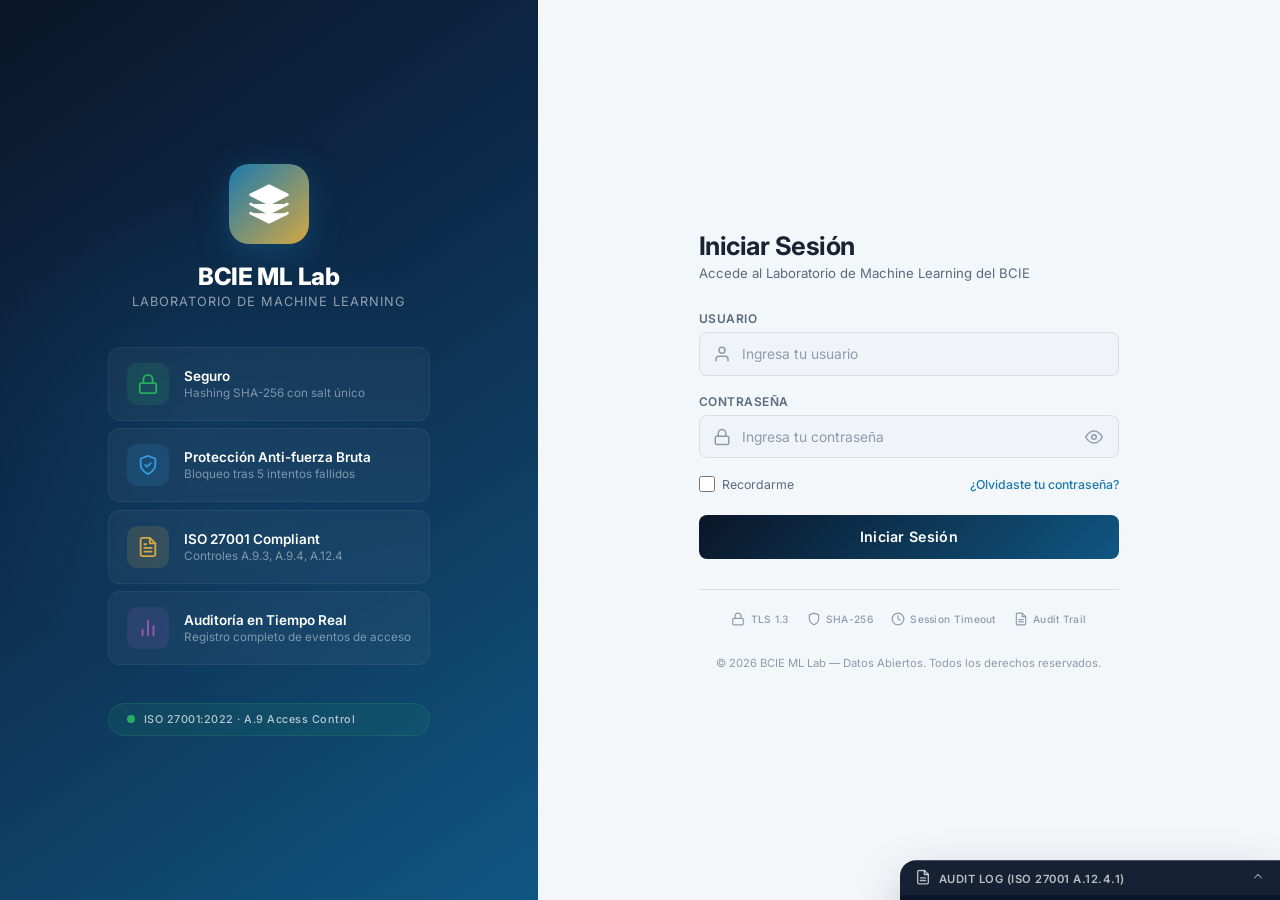
==== app/login/index.html @ 7ed8b9c5 "feat(experiments): run all models, add CV (3-8 folds) and partition (60/40-95/5) experiments with re" ====
<!DOCTYPE html>
<html lang="es">
<head>
  <meta charset="UTF-8">
  <meta name="viewport" content="width=device-width, initial-scale=1.0">
  <meta name="description" content="BCIE ML Lab — Sistema de Autenticación Segura ISO 27001">
  <meta name="robots" content="noindex, nofollow">
  <meta http-equiv="X-Content-Type-Options" content="nosniff">
  <meta http-equiv="X-Frame-Options" content="DENY">
  <meta http-equiv="Cache-Control" content="no-store, no-cache, must-revalidate">
  <meta http-equiv="Pragma" content="no-cache">
  <title>BCIE ML Lab — Iniciar Sesión</title>
  <link rel="stylesheet" href="style.css">
  <script>
    window.addEventListener("pageshow", function (event) {
      if (event.persisted) window.location.reload();
    });
  </script>
</head>
<body>

  <!-- ============================================ -->
  <!--  LOGIN SCREEN                                -->
  <!-- ============================================ -->
  <div class="login-container">

    <!-- Left Panel — Brand -->
    <div class="brand-panel">
      <div class="brand-content">
        <div class="brand-logo">
          <div class="logo-icon">
            <svg viewBox="0 0 24 24" fill="none" stroke="#fff" stroke-width="1.5" stroke-linecap="round" stroke-linejoin="round">
              <path d="M12 2L2 7l10 5 10-5-10-5zM2 17l10 5 10-5M2 12l10 5 10-5"/>
            </svg>
          </div>
          <h1 class="brand-title">BCIE ML Lab</h1>
          <p class="brand-subtitle">Laboratorio de Machine Learning</p>
        </div>

        <ul class="brand-features">
          <li>
            <div class="feature-icon security">
              <svg viewBox="0 0 24 24" fill="none" stroke="currentColor" stroke-width="2" stroke-linecap="round" stroke-linejoin="round">
                <rect x="3" y="11" width="18" height="11" rx="2" ry="2"/>
                <path d="M7 11V7a5 5 0 0 1 10 0v4"/>
              </svg>
            </div>
            <div class="feature-text">
              <h4>Seguro</h4>
              <p>Hashing SHA-256 con salt único</p>
            </div>
          </li>
          <li>
            <div class="feature-icon speed">
              <svg viewBox="0 0 24 24" fill="none" stroke="currentColor" stroke-width="2" stroke-linecap="round" stroke-linejoin="round">
                <path d="M12 22s8-4 8-10V5l-8-3-8 3v7c0 6 8 10 8 10z"/>
                <path d="M9 12l2 2 4-4"/>
              </svg>
            </div>
            <div class="feature-text">
              <h4>Protección Anti-fuerza Bruta</h4>
              <p>Bloqueo tras 5 intentos fallidos</p>
            </div>
          </li>
          <li>
            <div class="feature-icon compliance">
              <svg viewBox="0 0 24 24" fill="none" stroke="currentColor" stroke-width="2" stroke-linecap="round" stroke-linejoin="round">
                <path d="M14 2H6a2 2 0 0 0-2 2v16a2 2 0 0 0 2 2h12a2 2 0 0 0 2-2V8z"/>
                <polyline points="14 2 14 8 20 8"/>
                <line x1="16" y1="13" x2="8" y2="13"/>
                <line x1="16" y1="17" x2="8" y2="17"/>
                <polyline points="10 9 9 9 8 9"/>
              </svg>
            </div>
            <div class="feature-text">
              <h4>ISO 27001 Compliant</h4>
              <p>Controles A.9.3, A.9.4, A.12.4</p>
            </div>
          </li>
          <li>
            <div class="feature-icon audit">
              <svg viewBox="0 0 24 24" fill="none" stroke="currentColor" stroke-width="2" stroke-linecap="round" stroke-linejoin="round">
                <line x1="18" y1="20" x2="18" y2="10"/>
                <line x1="12" y1="20" x2="12" y2="4"/>
                <line x1="6" y1="20" x2="6" y2="14"/>
              </svg>
            </div>
            <div class="feature-text">
              <h4>Auditoría en Tiempo Real</h4>
              <p>Registro completo de eventos de acceso</p>
            </div>
          </li>
        </ul>

        <div class="iso-badge">
          <span class="dot"></span>
          <span>ISO 27001:2022 · A.9 Access Control</span>
        </div>
      </div>
    </div>

    <!-- Right Panel — Login Form -->
    <div class="form-panel">
      <div class="form-wrapper">

        <!-- Session expired notice -->
        <div class="session-notice" id="sessionNotice">
          <svg width="16" height="16" viewBox="0 0 24 24" fill="none" stroke="currentColor" stroke-width="2" stroke-linecap="round" stroke-linejoin="round" style="vertical-align: -2px; margin-right: 6px;">
            <circle cx="12" cy="12" r="10"/>
            <polyline points="12 6 12 12 16 14"/>
          </svg>
          Tu sesión ha expirado por inactividad. Ingresa nuevamente.
        </div>

        <!-- Header -->
        <div class="form-header">
          <h1>Iniciar Sesión</h1>
          <p>Accede al Laboratorio de Machine Learning del BCIE</p>
        </div>

        <!-- Alert messages -->
        <div class="alert" id="loginAlert" role="alert"></div>

        <!-- Lockout timer -->
        <div class="lockout-timer" id="lockoutTimer">
          <div class="lock-icon">
            <svg viewBox="0 0 24 24" fill="none" stroke="currentColor" stroke-width="2" stroke-linecap="round" stroke-linejoin="round" width="48" height="48">
              <rect x="3" y="11" width="18" height="11" rx="2" ry="2"/>
              <path d="M7 11V7a5 5 0 0 1 9.9-1"/>
            </svg>
          </div>
          <h3>Cuenta Temporalmente Bloqueada</h3>
          <p>Demasiados intentos fallidos. Por seguridad, espera antes de intentar nuevamente.</p>
          <div class="countdown" id="lockoutCountdown">5:00</div>
        </div>

        <!-- Login Form -->
        <form id="loginForm" autocomplete="off" novalidate>
          <div id="loginFormFields">

            <!-- Username -->
            <div class="form-group">
              <label for="username">Usuario</label>
              <div class="input-wrapper">
                <span class="input-icon">
                  <svg viewBox="0 0 24 24" fill="none" stroke="currentColor" stroke-width="2" stroke-linecap="round" stroke-linejoin="round" width="18" height="18">
                    <path d="M20 21v-2a4 4 0 0 0-4-4H8a4 4 0 0 0-4 4v2"/>
                    <circle cx="12" cy="7" r="4"/>
                  </svg>
                </span>
                <input 
                  type="text" 
                  id="username" 
                  name="username"
                  placeholder="Ingresa tu usuario"
                  autocomplete="username"
                  spellcheck="false"
                  required
                  maxlength="50"
                >
              </div>
            </div>

            <!-- Password -->
            <div class="form-group">
              <label for="password">Contraseña</label>
              <div class="input-wrapper">
                <span class="input-icon">
                  <svg viewBox="0 0 24 24" fill="none" stroke="currentColor" stroke-width="2" stroke-linecap="round" stroke-linejoin="round" width="18" height="18">
                    <rect x="3" y="11" width="18" height="11" rx="2" ry="2"/>
                    <path d="M7 11V7a5 5 0 0 1 10 0v4"/>
                  </svg>
                </span>
                <input 
                  type="password" 
                  id="password" 
                  name="password"
                  placeholder="Ingresa tu contraseña"
                  autocomplete="current-password"
                  required
                  minlength="6"
                  maxlength="128"
                >
                <button type="button" class="toggle-password" id="togglePwd" aria-label="Mostrar contraseña">
                  <svg class="eye-open" viewBox="0 0 24 24" fill="none" stroke="currentColor" stroke-width="2" stroke-linecap="round" stroke-linejoin="round" width="18" height="18">
                    <path d="M1 12s4-8 11-8 11 8 11 8-4 8-11 8-11-8-11-8z"/>
                    <circle cx="12" cy="12" r="3"/>
                  </svg>
                  <svg class="eye-closed" viewBox="0 0 24 24" fill="none" stroke="currentColor" stroke-width="2" stroke-linecap="round" stroke-linejoin="round" width="18" height="18" style="display:none">
                    <path d="M17.94 17.94A10.07 10.07 0 0 1 12 20c-7 0-11-8-11-8a18.45 18.45 0 0 1 5.06-5.94M9.9 4.24A9.12 9.12 0 0 1 12 4c7 0 11 8 11 8a18.5 18.5 0 0 1-2.16 3.19m-6.72-1.07a3 3 0 1 1-4.24-4.24"/>
                    <line x1="1" y1="1" x2="23" y2="23"/>
                  </svg>
                </button>
              </div>
              <!-- Password Strength Meter -->
              <div class="password-strength" id="passwordStrength">
                <div class="strength-bar">
                  <div class="fill" id="strengthFill"></div>
                </div>
                <span class="strength-text" id="strengthText"></span>
              </div>
            </div>

            <!-- Options -->
            <div class="form-options">
              <label class="checkbox-wrapper">
                <input type="checkbox" id="rememberMe">
                <span>Recordarme</span>
              </label>
              <a href="#" class="forgot-link" onclick="alert('Contacta al administrador del sistema.'); return false;">
                ¿Olvidaste tu contraseña?
              </a>
            </div>

            <!-- Submit -->
            <button type="submit" class="btn-login" id="loginBtn">
              <span class="btn-text">Iniciar Sesión</span>
              <div class="spinner"></div>
            </button>
          </div>
        </form>

        <!-- Security footer -->
        <div class="security-footer">
          <div class="security-badges">
            <span class="sec-badge">
              <svg viewBox="0 0 24 24" fill="none" stroke="currentColor" stroke-width="2" stroke-linecap="round" stroke-linejoin="round" width="14" height="14">
                <rect x="3" y="11" width="18" height="11" rx="2" ry="2"/><path d="M7 11V7a5 5 0 0 1 10 0v4"/>
              </svg>
              TLS 1.3
            </span>
            <span class="sec-badge">
              <svg viewBox="0 0 24 24" fill="none" stroke="currentColor" stroke-width="2" stroke-linecap="round" stroke-linejoin="round" width="14" height="14">
                <path d="M12 22s8-4 8-10V5l-8-3-8 3v7c0 6 8 10 8 10z"/>
              </svg>
              SHA-256
            </span>
            <span class="sec-badge">
              <svg viewBox="0 0 24 24" fill="none" stroke="currentColor" stroke-width="2" stroke-linecap="round" stroke-linejoin="round" width="14" height="14">
                <circle cx="12" cy="12" r="10"/><polyline points="12 6 12 12 16 14"/>
              </svg>
              Session Timeout
            </span>
            <span class="sec-badge">
              <svg viewBox="0 0 24 24" fill="none" stroke="currentColor" stroke-width="2" stroke-linecap="round" stroke-linejoin="round" width="14" height="14">
                <path d="M14 2H6a2 2 0 0 0-2 2v16a2 2 0 0 0 2 2h12a2 2 0 0 0 2-2V8z"/><polyline points="14 2 14 8 20 8"/><line x1="16" y1="13" x2="8" y2="13"/><line x1="16" y1="17" x2="8" y2="17"/>
              </svg>
              Audit Trail
            </span>
          </div>
        </div>

        <div class="login-footer">
          &copy; 2026 BCIE ML Lab — Datos Abiertos. Todos los derechos reservados.
        </div>

      </div>
    </div>
  </div>

  <!-- ============================================ -->
  <!--  DASHBOARD (Post-Login)                      -->
  <!-- ============================================ -->
  <div class="dashboard-container" id="dashboard">
    <!-- Navigation -->
    <nav class="dash-nav">
      <div class="nav-brand">
        <div class="mini-logo">
          <svg viewBox="0 0 24 24" fill="none" stroke="currentColor" stroke-width="2" stroke-linecap="round" stroke-linejoin="round" width="20" height="20">
            <line x1="18" y1="20" x2="18" y2="10"/>
            <line x1="12" y1="20" x2="12" y2="4"/>
            <line x1="6" y1="20" x2="6" y2="14"/>
          </svg>
        </div>
        <span>BCIE ML Lab</span>
      </div>
      <div class="nav-user">
        <div class="user-info">
          <div class="name" id="navUserName">—</div>
          <div class="role" id="navUserRole">—</div>
        </div>
        <button class="btn-logout" id="logoutBtn">Cerrar Sesión</button>
      </div>
    </nav>

    <!-- Content -->
    <div class="dash-content">
      <div class="welcome-card">
        <h2>Bienvenido, <span id="dashUserName">—</span></h2>
        <p>Rol: <strong id="dashUserRole">—</strong> · Sesión activa y protegida</p>

        <div class="session-info-grid">
          <div class="session-card">
            <div class="label">Session ID</div>
            <div class="value" id="dashSessionId">—</div>
          </div>
          <div class="session-card">
            <div class="label">Inicio de Sesión</div>
            <div class="value" id="dashLoginTime">—</div>
          </div>
          <div class="session-card">
            <div class="label">Expira</div>
            <div class="value" id="dashExpires">—</div>
          </div>
          <div class="session-card">
            <div class="label">CSRF Token</div>
            <div class="value" id="dashCSRF">—</div>
          </div>
        </div>
      </div>

      <!-- Security Compliance Table -->
      <div style="background: white; border-radius: 12px; padding: 2rem; box-shadow: 0 1px 3px rgba(10,22,40,0.08);">
        <h3 style="margin-bottom: 1rem; color: #1A2332; font-size: 1.1rem; display: flex; align-items: center; gap: 8px;">
          <svg viewBox="0 0 24 24" fill="none" stroke="#105682" stroke-width="2" stroke-linecap="round" stroke-linejoin="round" width="20" height="20">
            <path d="M12 22s8-4 8-10V5l-8-3-8 3v7c0 6 8 10 8 10z"/>
            <path d="M9 12l2 2 4-4"/>
          </svg>
          Controles de Seguridad ISO 27001 Implementados
        </h3>
        <table style="width:100%; border-collapse:collapse; font-size: 0.85rem;">
          <thead>
            <tr style="text-align:left; border-bottom: 2px solid #D8DEE6;">
              <th style="padding: 0.7rem 1rem; color: #5A6B7F; font-weight: 600;">Control ISO</th>
              <th style="padding: 0.7rem 1rem; color: #5A6B7F; font-weight: 600;">Descripción</th>
              <th style="padding: 0.7rem 1rem; color: #5A6B7F; font-weight: 600; text-align:center;">Estado</th>
            </tr>
          </thead>
          <tbody>
            <tr style="border-bottom: 1px solid #F0F4F8;">
              <td style="padding: 0.7rem 1rem; font-weight:600; color: #105682;">A.9.3.1</td>
              <td style="padding: 0.7rem 1rem;">Uso de información de autenticación secreta</td>
              <td style="padding: 0.7rem 1rem; text-align:center;">
                <svg viewBox="0 0 24 24" fill="none" stroke="#22c55e" stroke-width="2.5" stroke-linecap="round" stroke-linejoin="round" width="18" height="18"><polyline points="20 6 9 17 4 12"/></svg>
              </td>
            </tr>
            <tr style="border-bottom: 1px solid #F0F4F8;">
              <td style="padding: 0.7rem 1rem; font-weight:600; color: #105682;">A.9.4.1</td>
              <td style="padding: 0.7rem 1rem;">Restricción de acceso a la información</td>
              <td style="padding: 0.7rem 1rem; text-align:center;">
                <svg viewBox="0 0 24 24" fill="none" stroke="#22c55e" stroke-width="2.5" stroke-linecap="round" stroke-linejoin="round" width="18" height="18"><polyline points="20 6 9 17 4 12"/></svg>
              </td>
            </tr>
            <tr style="border-bottom: 1px solid #F0F4F8;">
              <td style="padding: 0.7rem 1rem; font-weight:600; color: #105682;">A.9.4.2</td>
              <td style="padding: 0.7rem 1rem;">Procedimientos seguros de inicio de sesión</td>
              <td style="padding: 0.7rem 1rem; text-align:center;">
                <svg viewBox="0 0 24 24" fill="none" stroke="#22c55e" stroke-width="2.5" stroke-linecap="round" stroke-linejoin="round" width="18" height="18"><polyline points="20 6 9 17 4 12"/></svg>
              </td>
            </tr>
            <tr style="border-bottom: 1px solid #F0F4F8;">
              <td style="padding: 0.7rem 1rem; font-weight:600; color: #105682;">A.9.4.3</td>
              <td style="padding: 0.7rem 1rem;">Sistema de gestión de contraseñas</td>
              <td style="padding: 0.7rem 1rem; text-align:center;">
                <svg viewBox="0 0 24 24" fill="none" stroke="#22c55e" stroke-width="2.5" stroke-linecap="round" stroke-linejoin="round" width="18" height="18"><polyline points="20 6 9 17 4 12"/></svg>
              </td>
            </tr>
            <tr style="border-bottom: 1px solid #F0F4F8;">
              <td style="padding: 0.7rem 1rem; font-weight:600; color: #105682;">A.12.4.1</td>
              <td style="padding: 0.7rem 1rem;">Registro de eventos (audit trail)</td>
              <td style="padding: 0.7rem 1rem; text-align:center;">
                <svg viewBox="0 0 24 24" fill="none" stroke="#22c55e" stroke-width="2.5" stroke-linecap="round" stroke-linejoin="round" width="18" height="18"><polyline points="20 6 9 17 4 12"/></svg>
              </td>
            </tr>
            <tr>
              <td style="padding: 0.7rem 1rem; font-weight:600; color: #105682;">A.14.1.2</td>
              <td style="padding: 0.7rem 1rem;">Protección CSRF (Cross-Site Request Forgery)</td>
              <td style="padding: 0.7rem 1rem; text-align:center;">
                <svg viewBox="0 0 24 24" fill="none" stroke="#22c55e" stroke-width="2.5" stroke-linecap="round" stroke-linejoin="round" width="18" height="18"><polyline points="20 6 9 17 4 12"/></svg>
              </td>
            </tr>
          </tbody>
        </table>
      </div>
    </div>
  </div>

  <!-- ============================================ -->
  <!--  AUDIT LOG PANEL                             -->
  <!-- ============================================ -->
  <div class="audit-panel" id="auditPanel">
    <div class="audit-header" id="auditHeader">
      <h4>
        <svg viewBox="0 0 24 24" fill="none" stroke="currentColor" stroke-width="2" stroke-linecap="round" stroke-linejoin="round" width="16" height="16" style="vertical-align: -2px; margin-right: 4px;">
          <path d="M14 2H6a2 2 0 0 0-2 2v16a2 2 0 0 0 2 2h12a2 2 0 0 0 2-2V8z"/>
          <polyline points="14 2 14 8 20 8"/>
          <line x1="16" y1="13" x2="8" y2="13"/>
          <line x1="16" y1="17" x2="8" y2="17"/>
        </svg>
        Audit Log (ISO 27001 A.12.4.1)
      </h4>
      <span class="toggle-icon">
        <svg viewBox="0 0 24 24" fill="none" stroke="currentColor" stroke-width="2" stroke-linecap="round" stroke-linejoin="round" width="14" height="14">
          <polyline points="18 15 12 9 6 15"/>
        </svg>
      </span>
    </div>
    <div class="audit-body" id="auditBody">
      <!-- Dynamic entries rendered here -->
    </div>
  </div>

  <script src="auth.js"></script>
</body>
</html>
---- app/login/style.css ----
/* =========================================
   BCIE ML Lab — Login System
   ISO 27001/27002 Compliant UI
   ========================================= */

@import url("https://fonts.googleapis.com/css2?family=Inter:wght@300;400;500;600;700;800&display=swap");

/* === Design Tokens === */
:root {
  /* BCIE Brand Colors */
  --bcie-navy: #0a1628;
  --bcie-blue: #105682;
  --bcie-teal: #1a7aaf;
  --bcie-light-blue: #3498db;
  --bcie-gold: #d4a843;
  --bcie-gold-light: #e8c96a;

  /* Neutral Palette */
  --bg-primary: #f4f7fa;
  --bg-card: #ffffff;
  --bg-input: #f0f4f8;
  --bg-input-focus: #ffffff;
  --text-primary: #1a2332;
  --text-secondary: #5a6b7f;
  --text-muted: #8e9bad;
  --border-color: #d8dee6;
  --border-focus: var(--bcie-teal);

  /* Semantic Colors */
  --success: #27ae60;
  --warning: #f2994a;
  --danger: #eb5757;
  --info: var(--bcie-teal);

  /* Effects */
  --shadow-sm: 0 1px 3px rgba(10, 22, 40, 0.08);
  --shadow-md: 0 4px 16px rgba(10, 22, 40, 0.12);
  --shadow-lg: 0 8px 32px rgba(10, 22, 40, 0.16);
  --shadow-xl: 0 16px 48px rgba(10, 22, 40, 0.2);
  --radius-sm: 8px;
  --radius-md: 12px;
  --radius-lg: 16px;

  /* Transitions */
  --transition-fast: 150ms ease;
  --transition-normal: 250ms ease;
  --transition-slow: 400ms cubic-bezier(0.4, 0, 0.2, 1);
}

/* === Reset & Base === */
*,
*::before,
*::after {
  margin: 0;
  padding: 0;
  box-sizing: border-box;
}

html,
body {
  height: 100%;
  font-family:
    "Inter",
    -apple-system,
    BlinkMacSystemFont,
    sans-serif;
  font-size: 15px;
  color: var(--text-primary);
  background: var(--bg-primary);
  -webkit-font-smoothing: antialiased;
  -moz-osx-font-smoothing: grayscale;
}

/* === Main Layout === */
.login-container {
  display: flex;
  min-height: 100vh;
  overflow: hidden;
}

/* === Left Panel — Brand === */
.brand-panel {
  flex: 0 0 42%;
  background: linear-gradient(
    145deg,
    var(--bcie-navy) 0%,
    #0d2a4a 40%,
    var(--bcie-blue) 100%
  );
  display: flex;
  flex-direction: column;
  justify-content: center;
  align-items: center;
  padding: 3rem;
  position: relative;
  overflow: hidden;
}

.brand-panel::before {
  content: "";
  position: absolute;
  inset: 0;
  background: url("bg-pattern.png") center/cover no-repeat;
  opacity: 0.08;
  z-index: 0;
}

.brand-panel::after {
  content: "";
  position: absolute;
  width: 500px;
  height: 500px;
  border-radius: 50%;
  background: radial-gradient(
    circle,
    rgba(26, 122, 175, 0.15) 0%,
    transparent 70%
  );
  top: 20%;
  left: -10%;
  z-index: 0;
}

.brand-content {
  position: relative;
  z-index: 1;
  text-align: center;
  max-width: 380px;
}

.brand-logo {
  margin-bottom: 1rem;
}

.brand-logo .logo-icon {
  width: 80px;
  height: 80px;
  background: linear-gradient(135deg, var(--bcie-teal), var(--bcie-gold));
  border-radius: 20px;
  display: flex;
  align-items: center;
  justify-content: center;
  margin: 0 auto 1.2rem;
  box-shadow: 0 8px 32px rgba(26, 122, 175, 0.35);
  animation: float 6s ease-in-out infinite;
}

@keyframes float {
  0%,
  100% {
    transform: translateY(0px);
  }
  50% {
    transform: translateY(-8px);
  }
}

.logo-icon svg {
  width: 44px;
  height: 44px;
  fill: white;
}

.brand-title {
  font-size: 1.6rem;
  font-weight: 800;
  color: #ffffff;
  letter-spacing: -0.3px;
  margin-bottom: 0.2rem;
}

.brand-subtitle {
  font-size: 0.85rem;
  color: rgba(255, 255, 255, 0.55);
  font-weight: 400;
  margin-bottom: 2.5rem;
  letter-spacing: 1px;
  text-transform: uppercase;
}

/* Feature list */
.brand-features {
  list-style: none;
  text-align: left;
  width: 100%;
}

.brand-features li {
  display: flex;
  align-items: center;
  gap: 1rem;
  padding: 1rem 1.2rem;
  margin-bottom: 0.5rem;
  border-radius: var(--radius-md);
  background: rgba(255, 255, 255, 0.04);
  border: 1px solid rgba(255, 255, 255, 0.06);
  transition: var(--transition-normal);
  backdrop-filter: blur(4px);
}

.brand-features li:hover {
  background: rgba(255, 255, 255, 0.08);
  border-color: rgba(255, 255, 255, 0.12);
  transform: translateX(4px);
}

.feature-icon {
  width: 42px;
  height: 42px;
  border-radius: 10px;
  display: flex;
  align-items: center;
  justify-content: center;
  flex-shrink: 0;
}

.feature-icon svg {
  width: 22px;
  height: 22px;
  stroke: currentColor;
}

.feature-icon.security {
  background: rgba(39, 174, 96, 0.15);
  color: #27ae60;
}
.feature-icon.speed {
  background: rgba(52, 152, 219, 0.15);
  color: #3498db;
}
.feature-icon.compliance {
  background: rgba(212, 168, 67, 0.15);
  color: var(--bcie-gold);
}
.feature-icon.audit {
  background: rgba(155, 89, 182, 0.15);
  color: #9b59b6;
}

.feature-text h4 {
  color: #ffffff;
  font-size: 0.9rem;
  font-weight: 600;
  margin-bottom: 2px;
}

.feature-text p {
  color: rgba(255, 255, 255, 0.45);
  font-size: 0.78rem;
  font-weight: 400;
}

/* ISO Badge */
.iso-badge {
  margin-top: 2.5rem;
  display: flex;
  align-items: center;
  gap: 0.6rem;
  padding: 0.6rem 1.2rem;
  border-radius: 50px;
  background: rgba(39, 174, 96, 0.1);
  border: 1px solid rgba(39, 174, 96, 0.2);
}

.iso-badge .dot {
  width: 8px;
  height: 8px;
  border-radius: 50%;
  background: var(--success);
  animation: pulse 2s infinite;
}

@keyframes pulse {
  0%,
  100% {
    opacity: 1;
    box-shadow: 0 0 0 0 rgba(39, 174, 96, 0.4);
  }
  50% {
    opacity: 0.8;
    box-shadow: 0 0 0 6px rgba(39, 174, 96, 0);
  }
}

.iso-badge span {
  font-size: 0.72rem;
  font-weight: 500;
  color: rgba(255, 255, 255, 0.7);
  letter-spacing: 0.5px;
}

/* === Right Panel — Form === */
.form-panel {
  flex: 1;
  display: flex;
  flex-direction: column;
  justify-content: center;
  align-items: center;
  padding: 3rem 4rem;
  background: var(--bg-primary);
  position: relative;
}

.form-wrapper {
  width: 100%;
  max-width: 420px;
}

/* Session expired notice */
.session-notice {
  display: none;
  align-items: center;
  gap: 0.5rem;
  padding: 0.7rem 1rem;
  border-radius: var(--radius-sm);
  background: rgba(242, 153, 74, 0.08);
  border: 1px solid rgba(242, 153, 74, 0.2);
  margin-bottom: 1.5rem;
  font-size: 0.8rem;
  color: var(--warning);
}

.session-notice.visible {
  display: flex;
}

.form-header {
  margin-bottom: 2rem;
}

.form-header h1 {
  font-size: 1.7rem;
  font-weight: 700;
  color: var(--text-primary);
  margin-bottom: 0.3rem;
  letter-spacing: -0.5px;
}

.form-header p {
  font-size: 0.88rem;
  color: var(--text-secondary);
}

/* === Form Elements === */
.form-group {
  margin-bottom: 1.2rem;
  position: relative;
}

.form-group label {
  display: block;
  font-size: 0.8rem;
  font-weight: 600;
  color: var(--text-secondary);
  margin-bottom: 0.4rem;
  text-transform: uppercase;
  letter-spacing: 0.5px;
}

.input-wrapper {
  position: relative;
  display: flex;
  align-items: center;
}

.input-wrapper .input-icon {
  position: absolute;
  left: 14px;
  color: var(--text-muted);
  display: flex;
  align-items: center;
  justify-content: center;
  pointer-events: none;
  transition: var(--transition-fast);
  z-index: 2;
}

.input-wrapper .input-icon svg {
  width: 18px;
  height: 18px;
}

.input-wrapper input {
  width: 100%;
  padding: 0.85rem 1rem 0.85rem 2.8rem;
  border: 1.5px solid var(--border-color);
  border-radius: var(--radius-sm);
  background: var(--bg-input);
  font-family: "Inter", sans-serif;
  font-size: 0.92rem;
  color: var(--text-primary);
  transition: var(--transition-normal);
  outline: none;
}

.input-wrapper input:focus {
  border-color: var(--border-focus);
  background: var(--bg-input-focus);
  box-shadow: 0 0 0 3px rgba(26, 122, 175, 0.1);
}

.input-wrapper input:focus ~ .input-icon,
.input-wrapper input:focus + .input-icon {
  color: var(--bcie-teal);
}

.input-wrapper input::placeholder {
  color: var(--text-muted);
  font-weight: 400;
}

/* Password toggle */
.toggle-password {
  position: absolute;
  right: 12px;
  background: none;
  border: none;
  cursor: pointer;
  color: var(--text-muted);
  display: flex;
  align-items: center;
  justify-content: center;
  padding: 4px;
  transition: var(--transition-fast);
  z-index: 2;
}

.toggle-password svg {
  width: 18px;
  height: 18px;
}

.toggle-password:hover {
  color: var(--bcie-teal);
}

/* Password strength meter */
.password-strength {
  margin-top: 0.5rem;
  display: none;
}

.password-strength.visible {
  display: block;
}

.strength-bar {
  height: 4px;
  border-radius: 2px;
  background: var(--border-color);
  overflow: hidden;
  margin-bottom: 0.3rem;
}

.strength-bar .fill {
  height: 100%;
  border-radius: 2px;
  width: 0%;
  transition:
    width 300ms ease,
    background 300ms ease;
}

.strength-bar .fill.weak {
  width: 25%;
  background: var(--danger);
}
.strength-bar .fill.fair {
  width: 50%;
  background: var(--warning);
}
.strength-bar .fill.good {
  width: 75%;
  background: var(--bcie-light-blue);
}
.strength-bar .fill.strong {
  width: 100%;
  background: var(--success);
}

.strength-text {
  font-size: 0.7rem;
  font-weight: 500;
  color: var(--text-muted);
}

/* Remember me & Forgot */
.form-options {
  display: flex;
  justify-content: space-between;
  align-items: center;
  margin-bottom: 1.5rem;
}

.checkbox-wrapper {
  display: flex;
  align-items: center;
  gap: 0.5rem;
  cursor: pointer;
}

.checkbox-wrapper input[type="checkbox"] {
  width: 16px;
  height: 16px;
  accent-color: var(--bcie-teal);
  cursor: pointer;
}

.checkbox-wrapper span {
  font-size: 0.82rem;
  color: var(--text-secondary);
}

.forgot-link {
  font-size: 0.82rem;
  color: var(--bcie-teal);
  text-decoration: none;
  font-weight: 500;
  transition: var(--transition-fast);
}

.forgot-link:hover {
  color: var(--bcie-blue);
  text-decoration: underline;
}

/* Submit button */
.btn-login {
  width: 100%;
  padding: 0.9rem;
  border: none;
  border-radius: var(--radius-sm);
  background: linear-gradient(135deg, var(--bcie-navy), var(--bcie-blue));
  color: #ffffff;
  font-family: "Inter", sans-serif;
  font-size: 0.95rem;
  font-weight: 600;
  cursor: pointer;
  transition: var(--transition-normal);
  position: relative;
  overflow: hidden;
  letter-spacing: 0.3px;
}

.btn-login:hover:not(:disabled) {
  background: linear-gradient(135deg, var(--bcie-blue), var(--bcie-teal));
  box-shadow: var(--shadow-md);
  transform: translateY(-1px);
}

.btn-login:active:not(:disabled) {
  transform: translateY(0);
}

.btn-login:disabled {
  opacity: 0.6;
  cursor: not-allowed;
}

.btn-login .spinner {
  display: none;
  width: 20px;
  height: 20px;
  border: 2px solid rgba(255, 255, 255, 0.3);
  border-top-color: white;
  border-radius: 50%;
  animation: spin 0.7s linear infinite;
  margin: 0 auto;
}

.btn-login.loading .btn-text {
  display: none;
}
.btn-login.loading .spinner {
  display: block;
}

@keyframes spin {
  to {
    transform: rotate(360deg);
  }
}

/* Error / Alert Messages */
.alert {
  display: none;
  padding: 0.75rem 1rem;
  border-radius: var(--radius-sm);
  font-size: 0.82rem;
  font-weight: 500;
  margin-bottom: 1rem;
  align-items: center;
  gap: 0.5rem;
  animation: slideDown 300ms ease;
}

@keyframes slideDown {
  from {
    opacity: 0;
    transform: translateY(-8px);
  }
  to {
    opacity: 1;
    transform: translateY(0);
  }
}

.alert.visible {
  display: flex;
}

.alert.error {
  background: rgba(235, 87, 87, 0.08);
  border: 1px solid rgba(235, 87, 87, 0.2);
  color: var(--danger);
}

.alert.warning {
  background: rgba(242, 153, 74, 0.08);
  border: 1px solid rgba(242, 153, 74, 0.2);
  color: var(--warning);
}

.alert.success {
  background: rgba(39, 174, 96, 0.08);
  border: 1px solid rgba(39, 174, 96, 0.2);
  color: var(--success);
}

.alert.info {
  background: rgba(26, 122, 175, 0.08);
  border: 1px solid rgba(26, 122, 175, 0.2);
  color: var(--bcie-teal);
}

/* Lockout progress */
.lockout-timer {
  display: none;
  text-align: center;
  padding: 1.5rem 1rem;
  margin-bottom: 1rem;
}

.lockout-timer.visible {
  display: block;
}

.lockout-timer .lock-icon {
  display: flex;
  align-items: center;
  justify-content: center;
  margin-bottom: 0.5rem;
  color: var(--danger);
}

.lockout-timer .lock-icon svg {
  width: 48px;
  height: 48px;
}

.lockout-timer h3 {
  font-size: 1rem;
  color: var(--danger);
  margin-bottom: 0.3rem;
}

.lockout-timer p {
  font-size: 0.82rem;
  color: var(--text-secondary);
}

.lockout-timer .countdown {
  font-size: 1.8rem;
  font-weight: 700;
  color: var(--danger);
  margin-top: 0.5rem;
  font-variant-numeric: tabular-nums;
}

/* Security info footer */
.security-footer {
  margin-top: 2rem;
  padding-top: 1.5rem;
  border-top: 1px solid var(--border-color);
}

.security-badges {
  display: flex;
  justify-content: center;
  gap: 1.2rem;
  flex-wrap: wrap;
}

.sec-badge {
  display: flex;
  align-items: center;
  gap: 0.35rem;
  font-size: 0.68rem;
  color: var(--text-muted);
  font-weight: 500;
  letter-spacing: 0.3px;
}

.sec-badge .icon {
  font-size: 0.85rem;
}

.sec-badge svg {
  width: 14px;
  height: 14px;
  flex-shrink: 0;
}

/* Footer */
.login-footer {
  text-align: center;
  margin-top: 2rem;
  font-size: 0.75rem;
  color: var(--text-muted);
}

/* Audit log panel */
.audit-panel {
  position: fixed;
  bottom: 0;
  right: 0;
  width: 380px;
  max-height: 280px;
  background: var(--bcie-navy);
  border-top-left-radius: var(--radius-lg);
  box-shadow: var(--shadow-xl);
  z-index: 1000;
  transform: translateY(calc(100% - 40px));
  transition: transform 400ms cubic-bezier(0.4, 0, 0.2, 1);
  overflow: hidden;
}

.audit-panel.expanded {
  transform: translateY(0);
}

.audit-header {
  display: flex;
  justify-content: space-between;
  align-items: center;
  padding: 0.6rem 1rem;
  background: rgba(255, 255, 255, 0.05);
  cursor: pointer;
  user-select: none;
}

.audit-header h4 {
  font-size: 0.75rem;
  color: rgba(255, 255, 255, 0.7);
  font-weight: 600;
  letter-spacing: 0.5px;
  text-transform: uppercase;
}

.audit-header .toggle-icon {
  color: rgba(255, 255, 255, 0.5);
  transition: var(--transition-fast);
  font-size: 0.9rem;
}

.audit-panel.expanded .toggle-icon {
  transform: rotate(180deg);
}

.audit-body {
  padding: 0.5rem 0.8rem;
  overflow-y: auto;
  max-height: 230px;
}

.audit-entry {
  padding: 0.35rem 0.5rem;
  border-radius: 4px;
  margin-bottom: 2px;
  font-family: "JetBrains Mono", "Fira Code", monospace;
  font-size: 0.65rem;
  line-height: 1.5;
  color: rgba(255, 255, 255, 0.6);
  animation: fadeIn 200ms ease;
}

@keyframes fadeIn {
  from {
    opacity: 0;
  }
  to {
    opacity: 1;
  }
}

.audit-entry.info {
  border-left: 2px solid var(--bcie-teal);
}
.audit-entry.warn {
  border-left: 2px solid var(--warning);
}
.audit-entry.error {
  border-left: 2px solid var(--danger);
}
.audit-entry.success {
  border-left: 2px solid var(--success);
}

.audit-entry .timestamp {
  color: rgba(255, 255, 255, 0.35);
}

/* === Dashboard (post-login) === */
.dashboard-container {
  display: none;
  min-height: 100vh;
  background: var(--bg-primary);
}

.dashboard-container.visible {
  display: block;
  animation: fadeIn 500ms ease;
}

.dash-nav {
  background: var(--bcie-navy);
  padding: 0.8rem 2rem;
  display: flex;
  justify-content: space-between;
  align-items: center;
}

.dash-nav .nav-brand {
  display: flex;
  align-items: center;
  gap: 0.8rem;
  color: white;
  font-weight: 700;
  font-size: 1rem;
}

.dash-nav .nav-brand .mini-logo {
  width: 36px;
  height: 36px;
  background: linear-gradient(135deg, var(--bcie-teal), var(--bcie-gold));
  border-radius: 8px;
  display: flex;
  align-items: center;
  justify-content: center;
  color: white;
}

.dash-nav .nav-brand .mini-logo svg {
  width: 20px;
  height: 20px;
  stroke: white;
}

.nav-user {
  display: flex;
  align-items: center;
  gap: 1rem;
}

.nav-user .user-info {
  text-align: right;
}

.nav-user .user-info .name {
  font-size: 0.85rem;
  font-weight: 600;
  color: white;
}

.nav-user .user-info .role {
  font-size: 0.7rem;
  color: rgba(255, 255, 255, 0.5);
}

.btn-logout {
  padding: 0.45rem 1rem;
  border-radius: var(--radius-sm);
  border: 1px solid rgba(255, 255, 255, 0.2);
  background: transparent;
  color: rgba(255, 255, 255, 0.8);
  font-family: "Inter", sans-serif;
  font-size: 0.8rem;
  font-weight: 500;
  cursor: pointer;
  transition: var(--transition-fast);
}

.btn-logout:hover {
  background: rgba(235, 87, 87, 0.15);
  border-color: var(--danger);
  color: #ff6b6b;
}

.dash-content {
  padding: 2rem;
  max-width: 1200px;
  margin: 0 auto;
}

.welcome-card {
  background: linear-gradient(135deg, var(--bcie-navy), var(--bcie-blue));
  border-radius: var(--radius-lg);
  padding: 2rem 2.5rem;
  color: white;
  margin-bottom: 2rem;
}

.welcome-card h2 {
  font-size: 1.5rem;
  font-weight: 700;
  margin-bottom: 0.3rem;
}

.welcome-card p {
  font-size: 0.9rem;
  opacity: 0.7;
}

.session-info-grid {
  display: grid;
  grid-template-columns: repeat(auto-fit, minmax(200px, 1fr));
  gap: 1rem;
  margin-top: 1.5rem;
}

.session-card {
  background: rgba(255, 255, 255, 0.08);
  border-radius: var(--radius-sm);
  padding: 1rem 1.2rem;
  border: 1px solid rgba(255, 255, 255, 0.08);
}

.session-card .label {
  font-size: 0.7rem;
  text-transform: uppercase;
  letter-spacing: 0.5px;
  opacity: 0.5;
  margin-bottom: 0.3rem;
}

.session-card .value {
  font-size: 0.9rem;
  font-weight: 600;
}

/* === Responsive === */
@media (max-width: 900px) {
  .login-container {
    flex-direction: column;
  }

  .brand-panel {
    flex: none;
    padding: 2rem;
    min-height: auto;
  }

  .brand-features {
    display: none;
  }
  .iso-badge {
    display: none;
  }

  .form-panel {
    padding: 2rem 1.5rem;
  }

  .audit-panel {
    width: 100%;
    border-radius: 0;
  }
}
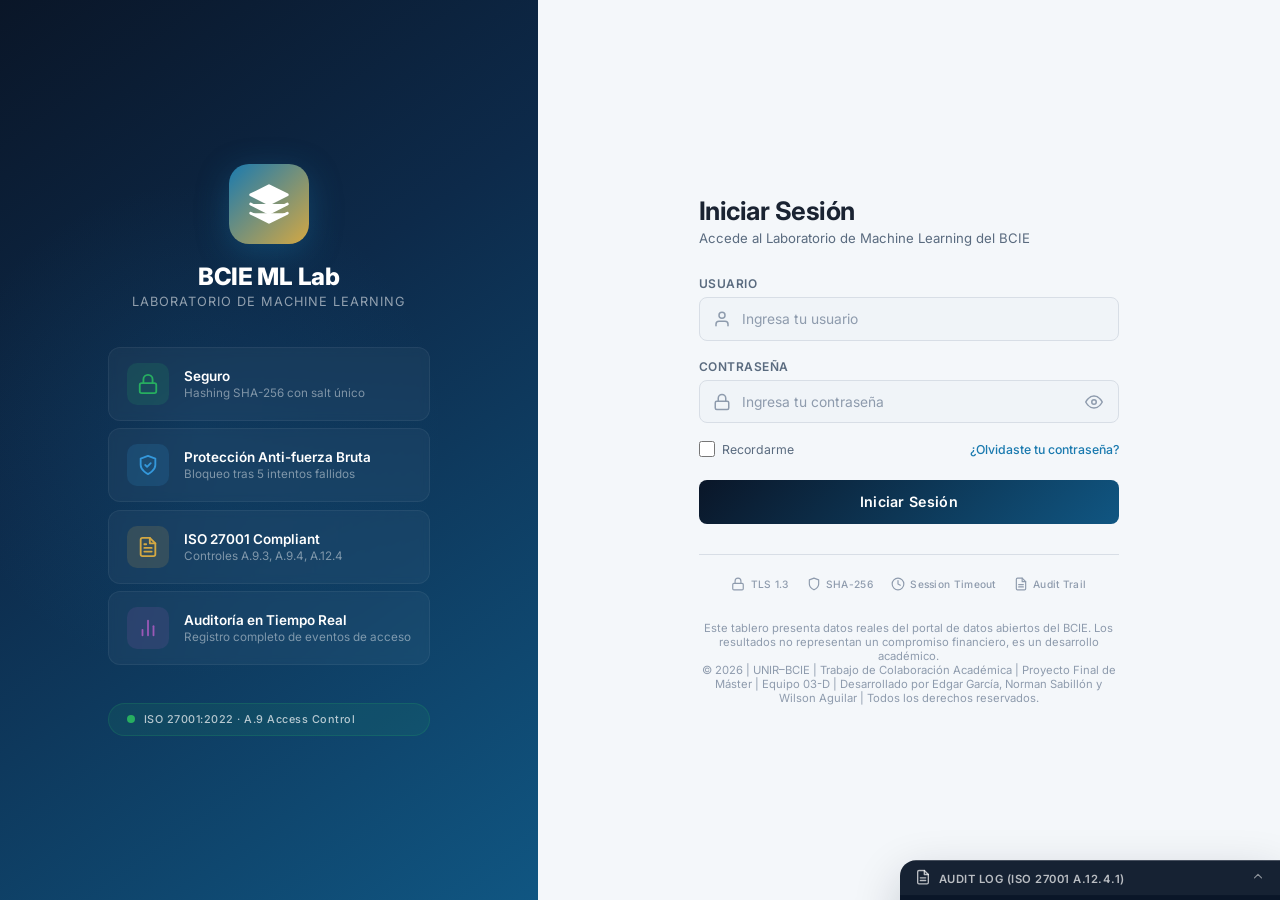
==== commit 3b0af351: "feat: unify footer across all pages with academic disclaimer\n\n- Updated footer content with full a" ====
--- a/app/login/index.html
+++ b/app/login/index.html
@@ -251,7 +251,8 @@
         </div>
 
         <div class="login-footer">
-          &copy; 2026 BCIE ML Lab — Datos Abiertos. Todos los derechos reservados.
+          Este tablero presenta datos reales del portal de datos abiertos del BCIE. Los resultados no representan un compromiso financiero, es un desarrollo académico.<br>
+          &copy; 2026 | UNIR–BCIE | Trabajo de Colaboración Académica | Proyecto Final de Máster | Equipo 03-D | Desarrollado por Edgar García, Norman Sabillón y Wilson Aguilar | Todos los derechos reservados.
         </div>
 
       </div>
